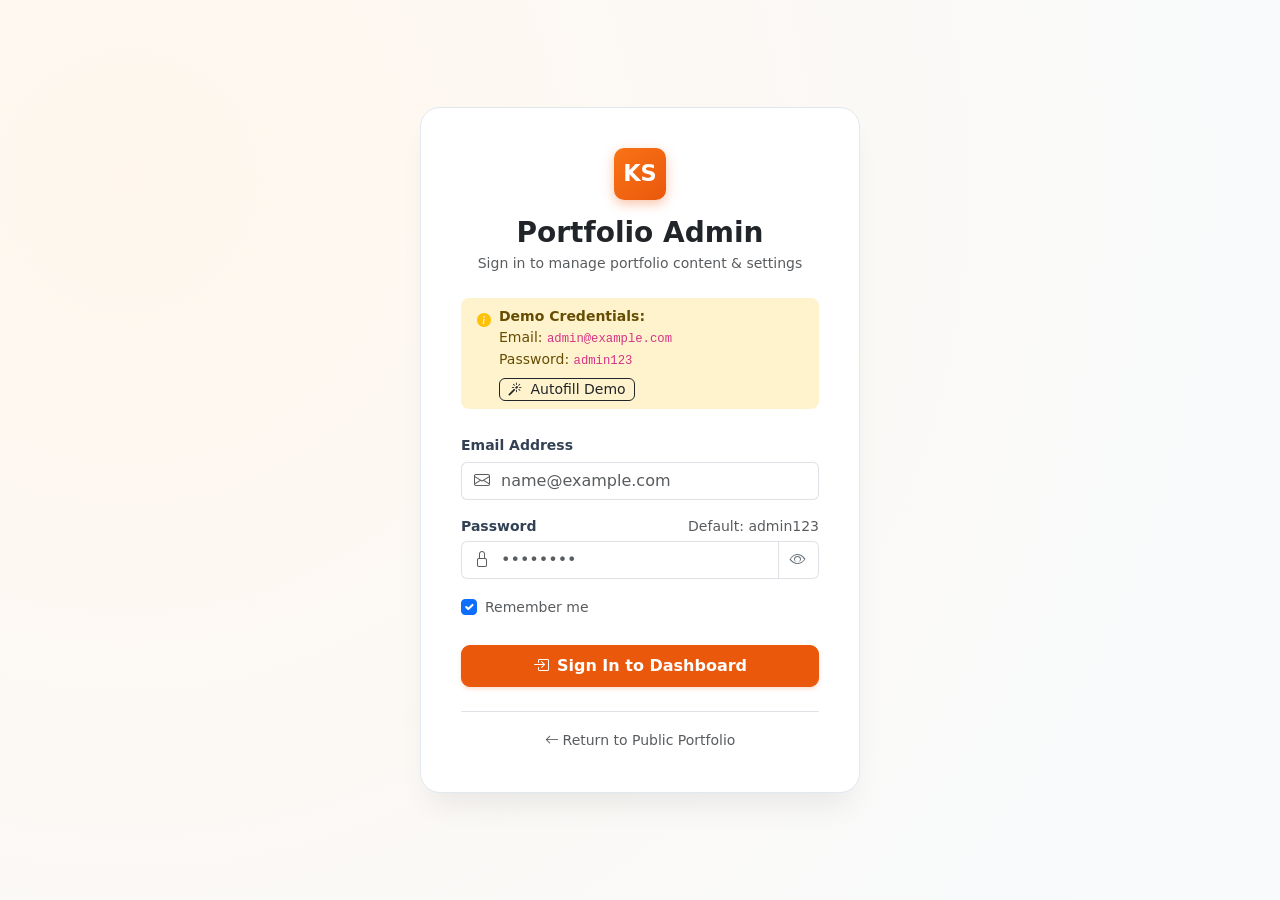
==== admin/index.html @ ca1573a3 "bootstrap" ====
<!DOCTYPE html>
<html lang="en">
<head>
  <meta charset="UTF-8">
  <meta name="viewport" content="width=device-width, initial-scale=1.0">
  <title>Dashboard | Krish Savaliya Portfolio Admin</title>
  <link rel="stylesheet" href="../bootstrap/css/bootstrap.min.css">
  <link rel="stylesheet" href="https://cdn.jsdelivr.net/npm/bootstrap-icons@1.11.3/font/bootstrap-icons.min.css">
  <link rel="stylesheet" href="../assets/css/admin.css">
</head>
<body class="admin-body">
  <div class="admin-wrapper">
    
    <!-- Sidebar -->
    <aside class="admin-sidebar">
      <div class="sidebar-brand">
        <div class="brand-badge">KS</div>
        <div class="brand-info">
          <h6 class="brand-title">Krish Savaliya</h6>
          <p class="brand-subtitle">Portfolio CMS</p>
        </div>
      </div>
      <div class="sidebar-nav">
        <div class="nav-section-title">Overview</div>
        <a href="index.html" class="sidebar-link active" data-page="dashboard">
          <i class="bi bi-grid-fill"></i>
          <span>Dashboard</span>
        </a>
        
        <div class="nav-section-title">Content Sections</div>
        <a href="profile.html" class="sidebar-link" data-page="profile">
          <i class="bi bi-person-bounding-box"></i>
          <span>Hero &amp; About</span>
        </a>
        <a href="skills.html" class="sidebar-link" data-page="skills">
          <i class="bi bi-tools"></i>
          <span>Skills &amp; Tech</span>
        </a>
        <a href="projects.html" class="sidebar-link" data-page="projects">
          <i class="bi bi-folder-fill"></i>
          <span>Projects</span>
        </a>
        <a href="experience.html" class="sidebar-link" data-page="experience">
          <i class="bi bi-briefcase-fill"></i>
          <span>Experience</span>
        </a>
        <a href="certifications.html" class="sidebar-link" data-page="certifications">
          <i class="bi bi-patch-check-fill"></i>
          <span>Certifications</span>
        </a>
        <a href="testimonials.html" class="sidebar-link" data-page="testimonials">
          <i class="bi bi-chat-quote-fill"></i>
          <span>Testimonials</span>
        </a>

        <div class="nav-section-title">Communication &amp; Files</div>
        <a href="messages.html" class="sidebar-link" data-page="messages">
          <i class="bi bi-envelope-fill"></i>
          <span>Messages</span>
          <span class="badge bg-danger rounded-pill ms-auto badge-messages-count d-none">0</span>
        </a>
        <a href="resume.html" class="sidebar-link" data-page="resume">
          <i class="bi bi-file-earmark-pdf-fill"></i>
          <span>Resume</span>
        </a>

        <div class="nav-section-title">Configuration</div>
        <a href="settings.html" class="sidebar-link" data-page="settings">
          <i class="bi bi-gear-fill"></i>
          <span>Site Settings</span>
        </a>
      </div>
      <div class="sidebar-footer">
        <a href="../index.html" target="_blank" class="btn btn-outline-light w-100 btn-sm d-flex align-items-center justify-content-center gap-2 py-2">
          <i class="bi bi-box-arrow-up-right"></i>
          <span>View Live Site</span>
        </a>
      </div>
    </aside>

    <!-- Main Container -->
    <div class="admin-main">
      <!-- Topbar -->
      <header class="admin-topbar">
        <div class="topbar-left">
          <button class="btn btn-icon d-lg-none" id="sidebarToggleBtn" aria-label="Toggle Navigation">
            <i class="bi bi-list fs-5"></i>
          </button>
          <h1 class="topbar-title">Dashboard Overview</h1>
        </div>
        <div class="topbar-right">
          <a href="messages.html" class="btn-icon text-decoration-none" title="Messages">
            <i class="bi bi-bell"></i>
            <span class="badge-dot-notification d-none" id="topbarMessageDot"></span>
          </a>
          <div class="dropdown">
            <a href="#" class="user-avatar-pill dropdown-toggle text-decoration-none" data-bs-toggle="dropdown" aria-expanded="false">
              <div class="user-avatar-img">KS</div>
              <span class="user-avatar-name" id="adminUserName">Krish Savaliya</span>
            </a>
            <ul class="dropdown-menu dropdown-menu-end shadow border-0 rounded-3 mt-2">
              <li class="px-3 py-2 border-bottom">
                <p class="mb-0 fw-bold small">Krish Savaliya</p>
                <p class="mb-0 text-muted small">Super Admin</p>
              </li>
              <li><a class="dropdown-item py-2 small" href="settings.html"><i class="bi bi-gear me-2"></i> Settings</a></li>
              <li><a class="dropdown-item py-2 small" href="../index.html" target="_blank"><i class="bi bi-box-arrow-up-right me-2"></i> View Live Site</a></li>
              <li><hr class="dropdown-divider my-1"></li>
              <li><a class="dropdown-item py-2 small text-danger" href="#" id="adminLogoutBtn"><i class="bi bi-box-arrow-right me-2"></i> Sign Out</a></li>
            </ul>
          </div>
        </div>
      </header>

      <!-- Page Content -->
      <main class="admin-content">
        <!-- Welcome Banner -->
        <div class="card-custom p-4 mb-4 border-0" style="background: linear-gradient(135deg, #fff7ed 0%, #ffedd5 100%);">
          <div class="d-flex flex-column flex-md-row align-items-md-center justify-content-between gap-3">
            <div>
              <h4 class="fw-bold text-dark mb-1">Welcome back, Krish! 👋</h4>
              <p class="text-muted mb-0">Manage all portfolio projects, skill tags, experience, and contact inquiries in one place.</p>
            </div>
            <div class="d-flex gap-2">
              <a href="../index.html" target="_blank" class="btn btn-outline-dark btn-sm rounded-pill px-3 py-2">
                <i class="bi bi-eye me-1"></i> Preview Portfolio
              </a>
              <a href="projects.html" class="btn btn-admin-primary btn-sm rounded-pill px-3 py-2">
                <i class="bi bi-plus-lg me-1"></i> New Project
              </a>
            </div>
          </div>
        </div>

        <!-- Metric Stat Cards Grid -->
        <div class="row g-3 mb-4">
          <div class="col-sm-6 col-xl-3">
            <div class="stat-card">
              <div>
                <div class="stat-label">Projects</div>
                <h3 class="stat-value" id="statProjects">0</h3>
                <small class="text-muted"><a href="projects.html" class="text-decoration-none text-muted">Manage items &rarr;</a></small>
              </div>
              <div class="stat-icon-wrapper stat-icon-orange">
                <i class="bi bi-folder2-open"></i>
              </div>
            </div>
          </div>

          <div class="col-sm-6 col-xl-3">
            <div class="stat-card">
              <div>
                <div class="stat-label">Skills &amp; Tech</div>
                <h3 class="stat-value" id="statSkills">0</h3>
                <small class="text-muted"><span id="statSkillCategories">0</span> categories</small>
              </div>
              <div class="stat-icon-wrapper stat-icon-blue">
                <i class="bi bi-tools"></i>
              </div>
            </div>
          </div>

          <div class="col-sm-6 col-xl-3">
            <div class="stat-card">
              <div>
                <div class="stat-label">Experience</div>
                <h3 class="stat-value" id="statExperience">0</h3>
                <small class="text-muted"><a href="experience.html" class="text-decoration-none text-muted">View timeline &rarr;</a></small>
              </div>
              <div class="stat-icon-wrapper stat-icon-purple">
                <i class="bi bi-briefcase"></i>
              </div>
            </div>
          </div>

          <div class="col-sm-6 col-xl-3">
            <div class="stat-card">
              <div>
                <div class="stat-label">Inquiries</div>
                <h3 class="stat-value" id="statMessages">0</h3>
                <small class="text-danger fw-bold"><span id="statUnreadMessages">0</span> unread</small>
              </div>
              <div class="stat-icon-wrapper stat-icon-rose">
                <i class="bi bi-envelope"></i>
              </div>
            </div>
          </div>
        </div>

        <div class="row g-3 mb-4">
          <div class="col-sm-6 col-xl-3">
            <div class="stat-card">
              <div>
                <div class="stat-label">Certifications</div>
                <h3 class="stat-value" id="statCertifications">0</h3>
                <small class="text-muted"><a href="certifications.html" class="text-decoration-none text-muted">View credentials &rarr;</a></small>
              </div>
              <div class="stat-icon-wrapper stat-icon-green">
                <i class="bi bi-patch-check"></i>
              </div>
            </div>
          </div>

          <div class="col-sm-6 col-xl-3">
            <div class="stat-card">
              <div>
                <div class="stat-label">Testimonials</div>
                <h3 class="stat-value" id="statTestimonials">0</h3>
                <small class="text-muted"><a href="testimonials.html" class="text-decoration-none text-muted">Manage quotes &rarr;</a></small>
              </div>
              <div class="stat-icon-wrapper stat-icon-amber">
                <i class="bi bi-chat-heart"></i>
              </div>
            </div>
          </div>

          <div class="col-sm-6 col-xl-6">
            <div class="stat-card d-flex flex-column align-items-start justify-content-center p-3">
              <div class="w-100 d-flex justify-content-between align-items-center mb-2">
                <span class="stat-label mb-0">Quick Section Controls</span>
                <a href="settings.html" class="small text-muted text-decoration-none">All Settings &rarr;</a>
              </div>
              <div class="d-flex flex-wrap gap-2 w-100" id="quickSectionBadges">
                <!-- Dynamically populated -->
              </div>
            </div>
          </div>
        </div>

        <!-- Main Content 2-Column Section -->
        <div class="row g-4">
          <!-- Recent Projects -->
          <div class="col-lg-7">
            <div class="card-custom">
              <div class="card-header-custom">
                <h2 class="card-title-custom">
                  <i class="bi bi-folder-check text-primary"></i>
                  <span>Recent Projects</span>
                </h2>
                <a href="projects.html" class="btn btn-sm btn-outline-secondary">View All</a>
              </div>
              <div class="card-body-custom p-0">
                <div class="table-responsive">
                  <table class="table table-admin mb-0">
                    <thead>
                      <tr>
                        <th>Project</th>
                        <th>Tech Stack</th>
                        <th>Status</th>
                        <th class="text-end">Action</th>
                      </tr>
                    </thead>
                    <tbody id="recentProjectsTableBody">
                      <!-- Rendered via JS -->
                    </tbody>
                  </table>
                </div>
              </div>
            </div>
          </div>

          <!-- Recent Inquiries -->
          <div class="col-lg-5">
            <div class="card-custom">
              <div class="card-header-custom">
                <h2 class="card-title-custom">
                  <i class="bi bi-chat-left-dots text-danger"></i>
                  <span>Recent Messages</span>
                </h2>
                <a href="messages.html" class="btn btn-sm btn-outline-secondary">Inbox</a>
              </div>
              <div class="card-body-custom p-3" id="recentMessagesContainer">
                <!-- Rendered via JS -->
              </div>
            </div>
          </div>
        </div>
      </main>
    </div>
  </div>

  <script src="../bootstrap/js/bootstrap.bundle.min.js"></script>
  <script src="../assets/js/portfolio-data.js"></script>
  <script src="../assets/js/portfolio-store.js"></script>
  <script src="../assets/js/admin.js"></script>
  <script>
    document.addEventListener("DOMContentLoaded", () => {
      AdminUI.init("dashboard");

      renderDashboardStats();
      renderRecentProjects();
      renderRecentMessages();
      renderSectionBadges();

      function renderDashboardStats() {
        const stats = PortfolioStore.getDashboardStats();
        document.getElementById("statProjects").textContent = stats.projectsCount;
        document.getElementById("statSkills").textContent = stats.totalSkillsCount;
        document.getElementById("statSkillCategories").textContent = stats.skillCategoriesCount;
        document.getElementById("statExperience").textContent = stats.experienceCount;
        document.getElementById("statCertifications").textContent = stats.certificationsCount;
        document.getElementById("statTestimonials").textContent = stats.testimonialsCount;
        document.getElementById("statMessages").textContent = stats.messagesCount;
        document.getElementById("statUnreadMessages").textContent = stats.unreadMessagesCount;
      }

      function renderRecentProjects() {
        const tbody = document.getElementById("recentProjectsTableBody");
        const projects = PortfolioStore.getProjects().slice(0, 4);

        if (projects.length === 0) {
          tbody.innerHTML = `<tr><td colspan="4" class="text-center py-4 text-muted">No projects found. <a href="projects.html">Add one</a></td></tr>`;
          return;
        }

        tbody.innerHTML = projects.map(p => {
          const statusBadge = p.status === "Completed" 
            ? '<span class="badge-status badge-status-completed">Completed</span>'
            : '<span class="badge-status badge-status-ongoing">Ongoing</span>';

          const techTags = (p.tech || []).slice(0, 2).map(t => 
            `<span class="badge bg-light text-dark border me-1">${t}</span>`
          ).join("");

          return `
            <tr>
              <td>
                <div class="d-flex align-items-center gap-2">
                  <div class="rounded-2 bg-light d-flex align-items-center justify-content-center text-muted border" style="width: 38px; height: 38px;">
                    <i class="bi bi-image"></i>
                  </div>
                  <div>
                    <div class="fw-bold">${p.title}</div>
                    <small class="text-muted text-truncate d-block" style="max-width: 180px;">${p.shortDesc || ""}</small>
                  </div>
                </div>
              </td>
              <td>${techTags}</td>
              <td>${statusBadge}</td>
              <td class="text-end">
                <a href="projects.html" class="btn btn-sm btn-outline-dark rounded-pill px-2 py-1">
                  <i class="bi bi-pencil"></i>
                </a>
              </td>
            </tr>
          `;
        }).join("");
      }

      function renderRecentMessages() {
        const container = document.getElementById("recentMessagesContainer");
        const messages = PortfolioStore.getMessages().slice(0, 4);

        if (messages.length === 0) {
          container.innerHTML = `<div class="text-center py-4 text-muted small">No contact messages yet.</div>`;
          return;
        }

        container.innerHTML = messages.map(m => {
          const isNew = m.status === "new";
          return `
            <div class="p-3 mb-2 rounded-3 border ${isNew ? 'bg-light border-warning-subtle' : 'bg-white'}">
              <div class="d-flex justify-content-between align-items-start mb-1">
                <div>
                  <span class="fw-bold small text-dark">${m.name}</span>
                  ${isNew ? '<span class="badge bg-danger ms-1" style="font-size: 0.65rem;">NEW</span>' : ''}
                </div>
                <small class="text-muted" style="font-size: 0.75rem;">${m.date}</small>
              </div>
              <div class="small fw-semibold text-truncate text-secondary mb-1">${m.subject}</div>
              <p class="small text-muted mb-0 text-truncate">${m.message}</p>
            </div>
          `;
        }).join("");
      }

      function renderSectionBadges() {
        const settings = PortfolioStore.getSettings();
        const sections = settings.sections || {};
        const container = document.getElementById("quickSectionBadges");

        container.innerHTML = Object.entries(sections).map(([key, visible]) => `
          <span class="badge ${visible ? 'bg-success-subtle text-success-emphasis border border-success-subtle' : 'bg-secondary-subtle text-secondary border'} rounded-pill px-2 py-1 small">
            <i class="bi ${visible ? 'bi-check-circle-fill' : 'bi-x-circle'} me-1"></i> ${key.charAt(0).toUpperCase() + key.slice(1)}
          </span>
        `).join("");
      }
    });
  </script>
</body>
</html>
---- assets/css/admin.css ----
/**
 * admin.css
 * Modern, High-End Bootstrap 5 Admin Dashboard Styles
 * Theme: Krish Savaliya Portfolio CMS (Warm Amber / Slate Dark)
 */

:root {
  --admin-primary: #ea580c;
  --admin-primary-hover: #c2410c;
  --admin-primary-soft: #ffedd5;
  --admin-primary-subtle: #fff7ed;
  --admin-sidebar-bg: #0f172a;
  --admin-sidebar-hover: #1e293b;
  --admin-sidebar-active: #ea580c;
  --admin-sidebar-text: #94a3b8;
  --admin-sidebar-text-active: #ffffff;
  --admin-body-bg: #f8fafc;
  --admin-surface: #ffffff;
  --admin-border: #e2e8f0;
  --admin-text-main: #0f172a;
  --admin-text-muted: #64748b;
  --admin-radius: 14px;
  --admin-shadow: 0 1px 3px 0 rgba(0, 0, 0, 0.07), 0 1px 2px -1px rgba(0, 0, 0, 0.07);
  --admin-shadow-hover: 0 10px 15px -3px rgba(0, 0, 0, 0.08), 0 4px 6px -4px rgba(0, 0, 0, 0.04);
}

body.admin-body {
  margin: 0;
  background-color: var(--admin-body-bg);
  color: var(--admin-text-main);
  font-family: -apple-system, BlinkMacSystemFont, "Segoe UI", Roboto, "Helvetica Neue", Arial, sans-serif;
  min-height: 100vh;
  overflow-x: hidden;
}

/* ================= LAYOUT ================= */
.admin-wrapper {
  display: flex;
  min-height: 100vh;
  width: 100%;
}

/* Sidebar */
.admin-sidebar {
  width: 270px;
  background-color: var(--admin-sidebar-bg);
  color: var(--admin-sidebar-text);
  flex-shrink: 0;
  display: flex;
  flex-direction: column;
  transition: all 0.25s cubic-bezier(0.4, 0, 0.2, 1);
  z-index: 1040;
}

.sidebar-brand {
  padding: 1.5rem 1.25rem;
  display: flex;
  align-items: center;
  gap: 0.75rem;
  border-bottom: 1px solid rgba(255, 255, 255, 0.08);
}

.brand-badge {
  width: 38px;
  height: 38px;
  border-radius: 10px;
  background: linear-gradient(135deg, #f97316 0%, #ea580c 100%);
  color: #fff;
  display: flex;
  align-items: center;
  justify-content: center;
  font-weight: 800;
  font-size: 1.15rem;
  box-shadow: 0 4px 12px rgba(234, 88, 12, 0.35);
}

.brand-info .brand-title {
  color: #ffffff;
  font-weight: 700;
  font-size: 1rem;
  letter-spacing: -0.01em;
  margin: 0;
  line-height: 1.2;
}

.brand-info .brand-subtitle {
  color: #64748b;
  font-size: 0.75rem;
  font-weight: 500;
  margin: 0;
}

.sidebar-nav {
  padding: 1rem 0.75rem;
  flex-grow: 1;
  overflow-y: auto;
}

.nav-section-title {
  color: #475569;
  font-size: 0.7rem;
  font-weight: 700;
  text-transform: uppercase;
  letter-spacing: 0.08em;
  padding: 0.75rem 0.75rem 0.35rem;
  margin-top: 0.5rem;
}

.sidebar-link {
  display: flex;
  align-items: center;
  gap: 0.85rem;
  padding: 0.65rem 0.85rem;
  color: var(--admin-sidebar-text);
  text-decoration: none;
  border-radius: 10px;
  font-size: 0.885rem;
  font-weight: 500;
  transition: all 0.2s ease;
  margin-bottom: 0.2rem;
  position: relative;
}

.sidebar-link i {
  font-size: 1.1rem;
  width: 22px;
  text-align: center;
  color: #64748b;
  transition: color 0.2s ease;
}

.sidebar-link:hover {
  background-color: var(--admin-sidebar-hover);
  color: #ffffff;
}

.sidebar-link:hover i {
  color: #f97316;
}

.sidebar-link.active {
  background-color: rgba(234, 88, 12, 0.15);
  color: #ffffff;
  font-weight: 600;
}

.sidebar-link.active i {
  color: #f97316;
}

.sidebar-link.active::before {
  content: "";
  position: absolute;
  left: 0;
  top: 15%;
  bottom: 15%;
  width: 4px;
  border-radius: 0 4px 4px 0;
  background-color: #f97316;
}

.sidebar-footer {
  padding: 1rem;
  border-top: 1px solid rgba(255, 255, 255, 0.08);
}

/* Main Content Area */
.admin-main {
  flex-grow: 1;
  display: flex;
  flex-direction: column;
  min-width: 0;
  background-color: var(--admin-body-bg);
}

/* Topbar */
.admin-topbar {
  height: 68px;
  background-color: var(--admin-surface);
  border-bottom: 1px solid var(--admin-border);
  padding: 0 1.5rem;
  display: flex;
  align-items: center;
  justify-content: space-between;
  position: sticky;
  top: 0;
  z-index: 1020;
}

.topbar-left {
  display: flex;
  align-items: center;
  gap: 1rem;
}

.topbar-title {
  margin: 0;
  font-size: 1.2rem;
  font-weight: 700;
  letter-spacing: -0.02em;
  color: var(--admin-text-main);
}

.topbar-right {
  display: flex;
  align-items: center;
  gap: 0.85rem;
}

.btn-icon {
  width: 38px;
  height: 38px;
  border-radius: 9px;
  display: inline-flex;
  align-items: center;
  justify-content: center;
  border: 1px solid var(--admin-border);
  background: var(--admin-surface);
  color: var(--admin-text-muted);
  cursor: pointer;
  transition: all 0.2s ease;
  position: relative;
}

.btn-icon:hover {
  background-color: #f1f5f9;
  color: var(--admin-text-main);
}

.badge-dot-notification {
  position: absolute;
  top: 6px;
  right: 6px;
  width: 8px;
  height: 8px;
  background-color: #ef4444;
  border-radius: 50%;
}

.user-avatar-pill {
  display: flex;
  align-items: center;
  gap: 0.6rem;
  padding: 0.35rem 0.75rem 0.35rem 0.35rem;
  border: 1px solid var(--admin-border);
  border-radius: 9999px;
  background-color: var(--admin-surface);
  cursor: pointer;
  text-decoration: none;
  color: var(--admin-text-main);
  transition: background-color 0.2s ease;
}

.user-avatar-pill:hover {
  background-color: #f8fafc;
}

.user-avatar-img {
  width: 32px;
  height: 32px;
  border-radius: 50%;
  background: #ea580c;
  color: #ffffff;
  display: flex;
  align-items: center;
  justify-content: center;
  font-weight: 700;
  font-size: 0.85rem;
}

.user-avatar-name {
  font-size: 0.85rem;
  font-weight: 600;
  line-height: 1;
}

/* Page Body Container */
.admin-content {
  padding: 1.75rem;
  flex-grow: 1;
}

/* ================= CARDS & COMPONENTS ================= */
.card-custom {
  background-color: var(--admin-surface);
  border: 1px solid var(--admin-border);
  border-radius: var(--admin-radius);
  box-shadow: var(--admin-shadow);
  transition: transform 0.2s ease, box-shadow 0.2s ease;
  margin-bottom: 1.5rem;
}

.card-header-custom {
  padding: 1.2rem 1.5rem;
  background-color: transparent;
  border-bottom: 1px solid var(--admin-border);
  display: flex;
  align-items: center;
  justify-content: space-between;
}

.card-title-custom {
  font-size: 1.05rem;
  font-weight: 700;
  margin: 0;
  color: var(--admin-text-main);
  display: flex;
  align-items: center;
  gap: 0.5rem;
}

.card-body-custom {
  padding: 1.5rem;
}

/* Stat Cards */
.stat-card {
  border-radius: var(--admin-radius);
  border: 1px solid var(--admin-border);
  background: var(--admin-surface);
  box-shadow: var(--admin-shadow);
  padding: 1.4rem;
  display: flex;
  align-items: center;
  justify-content: space-between;
  transition: transform 0.2s ease, box-shadow 0.2s ease;
  height: 100%;
}

.stat-card:hover {
  transform: translateY(-3px);
  box-shadow: var(--admin-shadow-hover);
}

.stat-icon-wrapper {
  width: 52px;
  height: 52px;
  border-radius: 12px;
  display: flex;
  align-items: center;
  justify-content: center;
  font-size: 1.5rem;
  flex-shrink: 0;
}

.stat-icon-orange {
  background-color: #fff7ed;
  color: #ea580c;
}

.stat-icon-blue {
  background-color: #eff6ff;
  color: #2563eb;
}

.stat-icon-green {
  background-color: #f0fdf4;
  color: #16a34a;
}

.stat-icon-purple {
  background-color: #faf5ff;
  color: #9333ea;
}

.stat-icon-amber {
  background-color: #fffbeb;
  color: #d97706;
}

.stat-icon-rose {
  background-color: #fff1f2;
  color: #e11d48;
}

.stat-label {
  font-size: 0.825rem;
  font-weight: 600;
  text-transform: uppercase;
  letter-spacing: 0.04em;
  color: var(--admin-text-muted);
  margin-bottom: 0.35rem;
}

.stat-value {
  font-size: 1.75rem;
  font-weight: 800;
  color: var(--admin-text-main);
  line-height: 1;
  margin: 0;
}

/* Buttons */
.btn-admin-primary {
  background-color: var(--admin-primary);
  border-color: var(--admin-primary);
  color: #ffffff;
  font-weight: 600;
  border-radius: 9px;
  padding: 0.55rem 1.15rem;
  box-shadow: 0 2px 4px rgba(234, 88, 12, 0.2);
  transition: all 0.2s ease;
}

.btn-admin-primary:hover,
.btn-admin-primary:focus {
  background-color: var(--admin-primary-hover);
  border-color: var(--admin-primary-hover);
  color: #ffffff;
  box-shadow: 0 4px 8px rgba(234, 88, 12, 0.3);
  transform: translateY(-1px);
}

.btn-admin-secondary {
  background-color: #f1f5f9;
  border-color: #e2e8f0;
  color: var(--admin-text-main);
  font-weight: 600;
  border-radius: 9px;
  padding: 0.55rem 1.15rem;
}

.btn-admin-secondary:hover {
  background-color: #e2e8f0;
  color: var(--admin-text-main);
}

/* Form Controls */
.form-control:focus,
.form-select:focus {
  border-color: #ea580c;
  box-shadow: 0 0 0 0.25rem rgba(234, 88, 12, 0.15);
}

.form-label {
  font-size: 0.875rem;
  font-weight: 600;
  color: #334155;
  margin-bottom: 0.4rem;
}

/* Tables */
.table-admin {
  margin-bottom: 0;
}

.table-admin thead th {
  background-color: #f8fafc;
  color: #475569;
  font-size: 0.775rem;
  font-weight: 700;
  text-transform: uppercase;
  letter-spacing: 0.05em;
  padding: 0.9rem 1rem;
  border-bottom: 1px solid var(--admin-border);
}

.table-admin tbody td {
  padding: 1rem;
  vertical-align: middle;
  font-size: 0.885rem;
  border-bottom: 1px solid #f1f5f9;
}

.table-admin tbody tr:hover {
  background-color: #f8fafc;
}

/* Badges */
.badge-status {
  padding: 0.35rem 0.75rem;
  border-radius: 9999px;
  font-size: 0.75rem;
  font-weight: 600;
}

.badge-status-completed {
  background-color: #dcfce7;
  color: #15803d;
}

.badge-status-ongoing {
  background-color: #fef3c7;
  color: #b45309;
}

.badge-status-new {
  background-color: #fee2e2;
  color: #b91c1c;
}

.badge-status-read {
  background-color: #e0e7ff;
  color: #4338ca;
}

.badge-status-replied {
  background-color: #dcfce7;
  color: #15803d;
}

/* Toast Container */
#adminToastContainer {
  position: fixed;
  top: 1.5rem;
  right: 1.5rem;
  z-index: 1090;
  display: flex;
  flex-direction: column;
  gap: 0.75rem;
  pointer-events: none;
}

.admin-toast {
  pointer-events: auto;
  min-width: 320px;
  border-radius: 12px;
  box-shadow: 0 10px 25px -5px rgba(0, 0, 0, 0.15), 0 8px 10px -6px rgba(0, 0, 0, 0.1);
  animation: slideInRight 0.3s cubic-bezier(0.16, 1, 0.3, 1);
}

@keyframes slideInRight {
  from {
    transform: translateX(100%);
    opacity: 0;
  }
  to {
    transform: translateX(0);
    opacity: 1;
  }
}

/* Modals */
.modal-content {
  border-radius: 16px;
  border: 1px solid var(--admin-border);
  box-shadow: 0 25px 50px -12px rgba(0, 0, 0, 0.25);
  overflow: hidden;
}

.modal-header {
  border-bottom: 1px solid var(--admin-border);
  padding: 1.25rem 1.5rem;
  background-color: #fafaf9;
}

.modal-footer {
  border-top: 1px solid var(--admin-border);
  padding: 1rem 1.5rem;
  background-color: #fafaf9;
}

/* Login Page Styling */
.login-body {
  background: radial-gradient(circle at 10% 20%, #fff7ed 0%, #f8fafc 90%);
  min-height: 100vh;
  display: flex;
  align-items: center;
  justify-content: center;
  padding: 1.5rem;
}

.login-card {
  width: 100%;
  max-width: 440px;
  background: #ffffff;
  border: 1px solid var(--admin-border);
  border-radius: 20px;
  box-shadow: 0 20px 30px -10px rgba(0, 0, 0, 0.08);
  padding: 2.5rem;
}

/* Responsive Sidebar Drawer */
@media (max-width: 991.98px) {
  .admin-sidebar {
    position: fixed;
    top: 0;
    bottom: 0;
    left: -270px;
  }

  .admin-sidebar.show-sidebar {
    left: 0;
    box-shadow: 10px 0 25px rgba(0, 0, 0, 0.3);
  }

  .admin-sidebar-backdrop {
    position: fixed;
    top: 0;
    left: 0;
    right: 0;
    bottom: 0;
    background: rgba(15, 23, 42, 0.6);
    backdrop-filter: blur(2px);
    z-index: 1030;
    display: none;
  }

  .admin-sidebar-backdrop.show {
    display: block;
  }
}
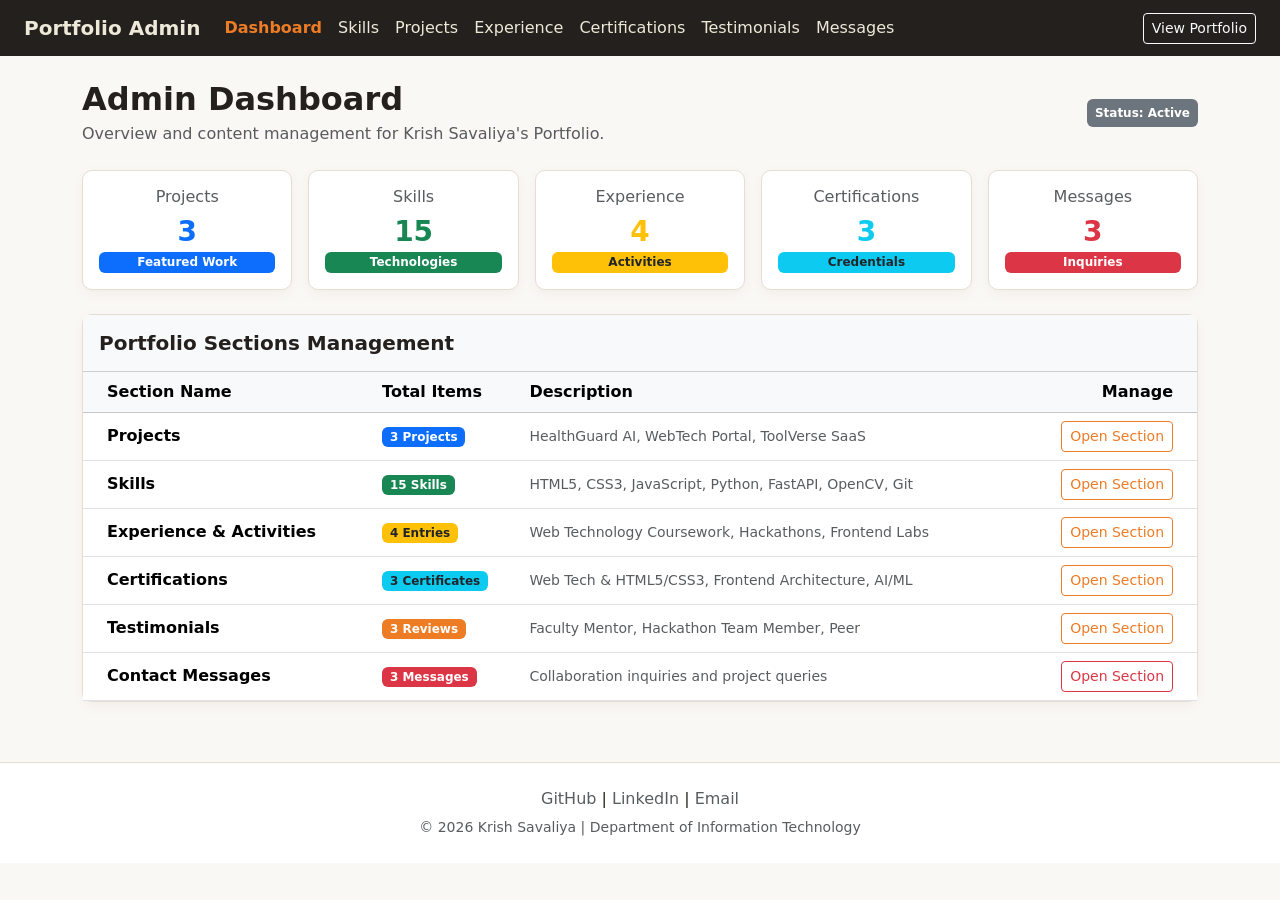
==== commit 662bc327: "Bootstrap and js in admin page" ====
--- a/admin/index.html
+++ b/admin/index.html
@@ -1,391 +1,248 @@
-<!DOCTYPE html>
+<!doctype html>
 <html lang="en">
-<head>
-  <meta charset="UTF-8">
-  <meta name="viewport" content="width=device-width, initial-scale=1.0">
-  <title>Dashboard | Krish Savaliya Portfolio Admin</title>
-  <link rel="stylesheet" href="../bootstrap/css/bootstrap.min.css">
-  <link rel="stylesheet" href="https://cdn.jsdelivr.net/npm/bootstrap-icons@1.11.3/font/bootstrap-icons.min.css">
-  <link rel="stylesheet" href="../assets/css/admin.css">
-</head>
-<body class="admin-body">
-  <div class="admin-wrapper">
-    
-    <!-- Sidebar -->
-    <aside class="admin-sidebar">
-      <div class="sidebar-brand">
-        <div class="brand-badge">KS</div>
-        <div class="brand-info">
-          <h6 class="brand-title">Krish Savaliya</h6>
-          <p class="brand-subtitle">Portfolio CMS</p>
-        </div>
-      </div>
-      <div class="sidebar-nav">
-        <div class="nav-section-title">Overview</div>
-        <a href="index.html" class="sidebar-link active" data-page="dashboard">
-          <i class="bi bi-grid-fill"></i>
-          <span>Dashboard</span>
-        </a>
-        
-        <div class="nav-section-title">Content Sections</div>
-        <a href="profile.html" class="sidebar-link" data-page="profile">
-          <i class="bi bi-person-bounding-box"></i>
-          <span>Hero &amp; About</span>
-        </a>
-        <a href="skills.html" class="sidebar-link" data-page="skills">
-          <i class="bi bi-tools"></i>
-          <span>Skills &amp; Tech</span>
-        </a>
-        <a href="projects.html" class="sidebar-link" data-page="projects">
-          <i class="bi bi-folder-fill"></i>
-          <span>Projects</span>
-        </a>
-        <a href="experience.html" class="sidebar-link" data-page="experience">
-          <i class="bi bi-briefcase-fill"></i>
-          <span>Experience</span>
-        </a>
-        <a href="certifications.html" class="sidebar-link" data-page="certifications">
-          <i class="bi bi-patch-check-fill"></i>
-          <span>Certifications</span>
-        </a>
-        <a href="testimonials.html" class="sidebar-link" data-page="testimonials">
-          <i class="bi bi-chat-quote-fill"></i>
-          <span>Testimonials</span>
-        </a>
-
-        <div class="nav-section-title">Communication &amp; Files</div>
-        <a href="messages.html" class="sidebar-link" data-page="messages">
-          <i class="bi bi-envelope-fill"></i>
-          <span>Messages</span>
-          <span class="badge bg-danger rounded-pill ms-auto badge-messages-count d-none">0</span>
-        </a>
-        <a href="resume.html" class="sidebar-link" data-page="resume">
-          <i class="bi bi-file-earmark-pdf-fill"></i>
-          <span>Resume</span>
-        </a>
-
-        <div class="nav-section-title">Configuration</div>
-        <a href="settings.html" class="sidebar-link" data-page="settings">
-          <i class="bi bi-gear-fill"></i>
-          <span>Site Settings</span>
-        </a>
-      </div>
-      <div class="sidebar-footer">
-        <a href="../index.html" target="_blank" class="btn btn-outline-light w-100 btn-sm d-flex align-items-center justify-content-center gap-2 py-2">
-          <i class="bi bi-box-arrow-up-right"></i>
-          <span>View Live Site</span>
-        </a>
-      </div>
-    </aside>
-
-    <!-- Main Container -->
-    <div class="admin-main">
-      <!-- Topbar -->
-      <header class="admin-topbar">
-        <div class="topbar-left">
-          <button class="btn btn-icon d-lg-none" id="sidebarToggleBtn" aria-label="Toggle Navigation">
-            <i class="bi bi-list fs-5"></i>
-          </button>
-          <h1 class="topbar-title">Dashboard Overview</h1>
-        </div>
-        <div class="topbar-right">
-          <a href="messages.html" class="btn-icon text-decoration-none" title="Messages">
-            <i class="bi bi-bell"></i>
-            <span class="badge-dot-notification d-none" id="topbarMessageDot"></span>
-          </a>
-          <div class="dropdown">
-            <a href="#" class="user-avatar-pill dropdown-toggle text-decoration-none" data-bs-toggle="dropdown" aria-expanded="false">
-              <div class="user-avatar-img">KS</div>
-              <span class="user-avatar-name" id="adminUserName">Krish Savaliya</span>
+  <head>
+    <meta charset="UTF-8" />
+    <meta name="viewport" content="width=device-width, initial-scale=1.0" />
+    <title>Admin Dashboard - Portfolio Admin</title>
+    <!-- Bootstrap 5 CSS -->
+    <link rel="stylesheet" href="../bootstrap/css/bootstrap.css" />
+    <style>
+      body {
+        background-color: #faf8f5;
+        font-family: "Segoe UI", system-ui, -apple-system, sans-serif;
+        color: #24201d;
+      }
+      .admin-nav {
+        background-color: #24201d !important;
+      }
+      .admin-nav .navbar-brand,
+      .admin-nav .nav-link {
+        color: #ede8d8 !important;
+      }
+      .admin-nav .nav-link:hover,
+      .admin-nav .nav-link.active {
+        color: #ed7c25 !important;
+        font-weight: 600;
+      }
+      .admin-card {
+        border-radius: 10px;
+        border: 1px solid #e7ddd3;
+        background-color: #ffffff;
+        box-shadow: 0 4px 12px rgba(76, 48, 25, 0.05);
+      }
+      .footer-admin {
+        margin-top: 60px;
+        padding: 24px 0;
+        background-color: #ffffff;
+        border-top: 1px solid #e7ddd3;
+      }
+      .btn-primary {
+        background-color: #ed7c25;
+        border-color: #ed7c25;
+      }
+      .btn-primary:hover {
+        background-color: #bd5712;
+        border-color: #bd5712;
+      }
+      .btn-outline-primary {
+        color: #ed7c25;
+        border-color: #ed7c25;
+      }
+      .btn-outline-primary:hover {
+        background-color: #ed7c25;
+        border-color: #ed7c25;
+        color: #ffffff;
+      }
+      .badge-orange {
+        background-color: #ed7c25;
+        color: #ffffff;
+      }
+    </style>
+  </head>
+  <body>
+    <!-- ===================== ADMIN NAVBAR ===================== -->
+    <nav class="navbar navbar-expand-lg admin-nav sticky-top">
+      <div class="container-fluid px-4">
+        <a class="navbar-brand fw-bold" href="index.html">Portfolio Admin</a>
+        <button
+          class="navbar-toggler bg-light"
+          type="button"
+          data-bs-toggle="collapse"
+          data-bs-target="#adminNavbar"
+          aria-controls="adminNavbar"
+          aria-expanded="false"
+          aria-label="Toggle navigation"
+        >
+          <span class="navbar-toggler-icon"></span>
+        </button>
+        <div class="collapse navbar-collapse" id="adminNavbar">
+          <ul class="navbar-nav me-auto mb-2 mb-lg-0">
+            <li class="nav-item">
+              <a class="nav-link active" aria-current="page" href="index.html">Dashboard</a>
+            </li>
+            <li class="nav-item">
+              <a class="nav-link" href="skills.html">Skills</a>
+            </li>
+            <li class="nav-item">
+              <a class="nav-link" href="projects.html">Projects</a>
+            </li>
+            <li class="nav-item">
+              <a class="nav-link" href="experience.html">Experience</a>
+            </li>
+            <li class="nav-item">
+              <a class="nav-link" href="certifications.html">Certifications</a>
+            </li>
+            <li class="nav-item">
+              <a class="nav-link" href="testimonials.html">Testimonials</a>
+            </li>
+            <li class="nav-item">
+              <a class="nav-link" href="contact.html">Messages</a>
+            </li>
+          </ul>
+          <div class="d-flex align-items-center gap-2">
+            <a href="../index.html" target="_blank" class="btn btn-outline-light btn-sm">
+              View Portfolio
             </a>
-            <ul class="dropdown-menu dropdown-menu-end shadow border-0 rounded-3 mt-2">
-              <li class="px-3 py-2 border-bottom">
-                <p class="mb-0 fw-bold small">Krish Savaliya</p>
-                <p class="mb-0 text-muted small">Super Admin</p>
-              </li>
-              <li><a class="dropdown-item py-2 small" href="settings.html"><i class="bi bi-gear me-2"></i> Settings</a></li>
-              <li><a class="dropdown-item py-2 small" href="../index.html" target="_blank"><i class="bi bi-box-arrow-up-right me-2"></i> View Live Site</a></li>
-              <li><hr class="dropdown-divider my-1"></li>
-              <li><a class="dropdown-item py-2 small text-danger" href="#" id="adminLogoutBtn"><i class="bi bi-box-arrow-right me-2"></i> Sign Out</a></li>
-            </ul>
-          </div>
-        </div>
-      </header>
-
-      <!-- Page Content -->
-      <main class="admin-content">
-        <!-- Welcome Banner -->
-        <div class="card-custom p-4 mb-4 border-0" style="background: linear-gradient(135deg, #fff7ed 0%, #ffedd5 100%);">
-          <div class="d-flex flex-column flex-md-row align-items-md-center justify-content-between gap-3">
-            <div>
-              <h4 class="fw-bold text-dark mb-1">Welcome back, Krish! 👋</h4>
-              <p class="text-muted mb-0">Manage all portfolio projects, skill tags, experience, and contact inquiries in one place.</p>
-            </div>
-            <div class="d-flex gap-2">
-              <a href="../index.html" target="_blank" class="btn btn-outline-dark btn-sm rounded-pill px-3 py-2">
-                <i class="bi bi-eye me-1"></i> Preview Portfolio
-              </a>
-              <a href="projects.html" class="btn btn-admin-primary btn-sm rounded-pill px-3 py-2">
-                <i class="bi bi-plus-lg me-1"></i> New Project
-              </a>
-            </div>
-          </div>
-        </div>
-
-        <!-- Metric Stat Cards Grid -->
-        <div class="row g-3 mb-4">
-          <div class="col-sm-6 col-xl-3">
-            <div class="stat-card">
-              <div>
-                <div class="stat-label">Projects</div>
-                <h3 class="stat-value" id="statProjects">0</h3>
-                <small class="text-muted"><a href="projects.html" class="text-decoration-none text-muted">Manage items &rarr;</a></small>
-              </div>
-              <div class="stat-icon-wrapper stat-icon-orange">
-                <i class="bi bi-folder2-open"></i>
-              </div>
-            </div>
-          </div>
-
-          <div class="col-sm-6 col-xl-3">
-            <div class="stat-card">
-              <div>
-                <div class="stat-label">Skills &amp; Tech</div>
-                <h3 class="stat-value" id="statSkills">0</h3>
-                <small class="text-muted"><span id="statSkillCategories">0</span> categories</small>
-              </div>
-              <div class="stat-icon-wrapper stat-icon-blue">
-                <i class="bi bi-tools"></i>
-              </div>
-            </div>
-          </div>
-
-          <div class="col-sm-6 col-xl-3">
-            <div class="stat-card">
-              <div>
-                <div class="stat-label">Experience</div>
-                <h3 class="stat-value" id="statExperience">0</h3>
-                <small class="text-muted"><a href="experience.html" class="text-decoration-none text-muted">View timeline &rarr;</a></small>
-              </div>
-              <div class="stat-icon-wrapper stat-icon-purple">
-                <i class="bi bi-briefcase"></i>
-              </div>
-            </div>
-          </div>
-
-          <div class="col-sm-6 col-xl-3">
-            <div class="stat-card">
-              <div>
-                <div class="stat-label">Inquiries</div>
-                <h3 class="stat-value" id="statMessages">0</h3>
-                <small class="text-danger fw-bold"><span id="statUnreadMessages">0</span> unread</small>
-              </div>
-              <div class="stat-icon-wrapper stat-icon-rose">
-                <i class="bi bi-envelope"></i>
-              </div>
-            </div>
-          </div>
-        </div>
-
-        <div class="row g-3 mb-4">
-          <div class="col-sm-6 col-xl-3">
-            <div class="stat-card">
-              <div>
-                <div class="stat-label">Certifications</div>
-                <h3 class="stat-value" id="statCertifications">0</h3>
-                <small class="text-muted"><a href="certifications.html" class="text-decoration-none text-muted">View credentials &rarr;</a></small>
-              </div>
-              <div class="stat-icon-wrapper stat-icon-green">
-                <i class="bi bi-patch-check"></i>
-              </div>
-            </div>
-          </div>
-
-          <div class="col-sm-6 col-xl-3">
-            <div class="stat-card">
-              <div>
-                <div class="stat-label">Testimonials</div>
-                <h3 class="stat-value" id="statTestimonials">0</h3>
-                <small class="text-muted"><a href="testimonials.html" class="text-decoration-none text-muted">Manage quotes &rarr;</a></small>
-              </div>
-              <div class="stat-icon-wrapper stat-icon-amber">
-                <i class="bi bi-chat-heart"></i>
-              </div>
-            </div>
-          </div>
-
-          <div class="col-sm-6 col-xl-6">
-            <div class="stat-card d-flex flex-column align-items-start justify-content-center p-3">
-              <div class="w-100 d-flex justify-content-between align-items-center mb-2">
-                <span class="stat-label mb-0">Quick Section Controls</span>
-                <a href="settings.html" class="small text-muted text-decoration-none">All Settings &rarr;</a>
-              </div>
-              <div class="d-flex flex-wrap gap-2 w-100" id="quickSectionBadges">
-                <!-- Dynamically populated -->
-              </div>
-            </div>
-          </div>
-        </div>
-
-        <!-- Main Content 2-Column Section -->
-        <div class="row g-4">
-          <!-- Recent Projects -->
-          <div class="col-lg-7">
-            <div class="card-custom">
-              <div class="card-header-custom">
-                <h2 class="card-title-custom">
-                  <i class="bi bi-folder-check text-primary"></i>
-                  <span>Recent Projects</span>
-                </h2>
-                <a href="projects.html" class="btn btn-sm btn-outline-secondary">View All</a>
-              </div>
-              <div class="card-body-custom p-0">
-                <div class="table-responsive">
-                  <table class="table table-admin mb-0">
-                    <thead>
-                      <tr>
-                        <th>Project</th>
-                        <th>Tech Stack</th>
-                        <th>Status</th>
-                        <th class="text-end">Action</th>
-                      </tr>
-                    </thead>
-                    <tbody id="recentProjectsTableBody">
-                      <!-- Rendered via JS -->
-                    </tbody>
-                  </table>
-                </div>
-              </div>
-            </div>
-          </div>
-
-          <!-- Recent Inquiries -->
-          <div class="col-lg-5">
-            <div class="card-custom">
-              <div class="card-header-custom">
-                <h2 class="card-title-custom">
-                  <i class="bi bi-chat-left-dots text-danger"></i>
-                  <span>Recent Messages</span>
-                </h2>
-                <a href="messages.html" class="btn btn-sm btn-outline-secondary">Inbox</a>
-              </div>
-              <div class="card-body-custom p-3" id="recentMessagesContainer">
-                <!-- Rendered via JS -->
-              </div>
-            </div>
-          </div>
-        </div>
-      </main>
+          </div>
+        </div>
+      </div>
+    </nav>
+
+    <!-- ===================== DASHBOARD CONTENT ===================== -->
+    <div class="container my-4">
+      <div class="d-flex justify-content-between align-items-center mb-4 flex-wrap gap-2">
+        <div>
+          <h2 class="fw-bold mb-1" style="color: #24201d;">Admin Dashboard</h2>
+          <p class="text-muted mb-0">Overview and content management for Krish Savaliya's Portfolio.</p>
+        </div>
+        <span class="badge bg-secondary p-2">Status: Active</span>
+      </div>
+
+      <!-- Stats Counters Grid -->
+      <div class="row g-3 mb-4">
+        <div class="col-md">
+          <div class="card admin-card text-center p-3">
+            <h6 class="text-muted mb-2">Projects</h6>
+            <h3 class="fw-bold text-primary mb-1">3</h3>
+            <span class="badge bg-primary">Featured Work</span>
+          </div>
+        </div>
+        <div class="col-md">
+          <div class="card admin-card text-center p-3">
+            <h6 class="text-muted mb-2">Skills</h6>
+            <h3 class="fw-bold text-success mb-1">15</h3>
+            <span class="badge bg-success">Technologies</span>
+          </div>
+        </div>
+        <div class="col-md">
+          <div class="card admin-card text-center p-3">
+            <h6 class="text-muted mb-2">Experience</h6>
+            <h3 class="fw-bold text-warning mb-1">4</h3>
+            <span class="badge bg-warning text-dark">Activities</span>
+          </div>
+        </div>
+        <div class="col-md">
+          <div class="card admin-card text-center p-3">
+            <h6 class="text-muted mb-2">Certifications</h6>
+            <h3 class="fw-bold text-info mb-1">3</h3>
+            <span class="badge bg-info text-dark">Credentials</span>
+          </div>
+        </div>
+        <div class="col-md">
+          <div class="card admin-card text-center p-3">
+            <h6 class="text-muted mb-2">Messages</h6>
+            <h3 class="fw-bold text-danger mb-1">3</h3>
+            <span class="badge bg-danger">Inquiries</span>
+          </div>
+        </div>
+      </div>
+
+      <!-- Portfolio Sections Table -->
+      <div class="card admin-card mb-4">
+        <div class="card-header bg-light py-3">
+          <h5 class="fw-bold mb-0" style="color: #24201d;">Portfolio Sections Management</h5>
+        </div>
+        <div class="card-body p-0">
+          <div class="table-responsive">
+            <table class="table table-hover align-middle mb-0">
+              <thead class="table-light">
+                <tr>
+                  <th scope="col" class="ps-4">Section Name</th>
+                  <th scope="col">Total Items</th>
+                  <th scope="col">Description</th>
+                  <th scope="col" class="text-end pe-4">Manage</th>
+                </tr>
+              </thead>
+              <tbody>
+                <tr>
+                  <td class="ps-4"><strong>Projects</strong></td>
+                  <td><span class="badge bg-primary">3 Projects</span></td>
+                  <td class="text-muted small">HealthGuard AI, WebTech Portal, ToolVerse SaaS</td>
+                  <td class="text-end pe-4">
+                    <a href="projects.html" class="btn btn-sm btn-outline-primary">Open Section</a>
+                  </td>
+                </tr>
+                <tr>
+                  <td class="ps-4"><strong>Skills</strong></td>
+                  <td><span class="badge bg-success">15 Skills</span></td>
+                  <td class="text-muted small">HTML5, CSS3, JavaScript, Python, FastAPI, OpenCV, Git</td>
+                  <td class="text-end pe-4">
+                    <a href="skills.html" class="btn btn-sm btn-outline-primary">Open Section</a>
+                  </td>
+                </tr>
+                <tr>
+                  <td class="ps-4"><strong>Experience &amp; Activities</strong></td>
+                  <td><span class="badge bg-warning text-dark">4 Entries</span></td>
+                  <td class="text-muted small">Web Technology Coursework, Hackathons, Frontend Labs</td>
+                  <td class="text-end pe-4">
+                    <a href="experience.html" class="btn btn-sm btn-outline-primary">Open Section</a>
+                  </td>
+                </tr>
+                <tr>
+                  <td class="ps-4"><strong>Certifications</strong></td>
+                  <td><span class="badge bg-info text-dark">3 Certificates</span></td>
+                  <td class="text-muted small">Web Tech &amp; HTML5/CSS3, Frontend Architecture, AI/ML</td>
+                  <td class="text-end pe-4">
+                    <a href="certifications.html" class="btn btn-sm btn-outline-primary">Open Section</a>
+                  </td>
+                </tr>
+                <tr>
+                  <td class="ps-4"><strong>Testimonials</strong></td>
+                  <td><span class="badge badge-orange">3 Reviews</span></td>
+                  <td class="text-muted small">Faculty Mentor, Hackathon Team Member, Peer</td>
+                  <td class="text-end pe-4">
+                    <a href="testimonials.html" class="btn btn-sm btn-outline-primary">Open Section</a>
+                  </td>
+                </tr>
+                <tr>
+                  <td class="ps-4"><strong>Contact Messages</strong></td>
+                  <td><span class="badge bg-danger">3 Messages</span></td>
+                  <td class="text-muted small">Collaboration inquiries and project queries</td>
+                  <td class="text-end pe-4">
+                    <a href="contact.html" class="btn btn-sm btn-outline-danger">Open Section</a>
+                  </td>
+                </tr>
+              </tbody>
+            </table>
+          </div>
+        </div>
+      </div>
     </div>
-  </div>
-
-  <script src="../bootstrap/js/bootstrap.bundle.min.js"></script>
-  <script src="../assets/js/portfolio-data.js"></script>
-  <script src="../assets/js/portfolio-store.js"></script>
-  <script src="../assets/js/admin.js"></script>
-  <script>
-    document.addEventListener("DOMContentLoaded", () => {
-      AdminUI.init("dashboard");
-
-      renderDashboardStats();
-      renderRecentProjects();
-      renderRecentMessages();
-      renderSectionBadges();
-
-      function renderDashboardStats() {
-        const stats = PortfolioStore.getDashboardStats();
-        document.getElementById("statProjects").textContent = stats.projectsCount;
-        document.getElementById("statSkills").textContent = stats.totalSkillsCount;
-        document.getElementById("statSkillCategories").textContent = stats.skillCategoriesCount;
-        document.getElementById("statExperience").textContent = stats.experienceCount;
-        document.getElementById("statCertifications").textContent = stats.certificationsCount;
-        document.getElementById("statTestimonials").textContent = stats.testimonialsCount;
-        document.getElementById("statMessages").textContent = stats.messagesCount;
-        document.getElementById("statUnreadMessages").textContent = stats.unreadMessagesCount;
-      }
-
-      function renderRecentProjects() {
-        const tbody = document.getElementById("recentProjectsTableBody");
-        const projects = PortfolioStore.getProjects().slice(0, 4);
-
-        if (projects.length === 0) {
-          tbody.innerHTML = `<tr><td colspan="4" class="text-center py-4 text-muted">No projects found. <a href="projects.html">Add one</a></td></tr>`;
-          return;
-        }
-
-        tbody.innerHTML = projects.map(p => {
-          const statusBadge = p.status === "Completed" 
-            ? '<span class="badge-status badge-status-completed">Completed</span>'
-            : '<span class="badge-status badge-status-ongoing">Ongoing</span>';
-
-          const techTags = (p.tech || []).slice(0, 2).map(t => 
-            `<span class="badge bg-light text-dark border me-1">${t}</span>`
-          ).join("");
-
-          return `
-            <tr>
-              <td>
-                <div class="d-flex align-items-center gap-2">
-                  <div class="rounded-2 bg-light d-flex align-items-center justify-content-center text-muted border" style="width: 38px; height: 38px;">
-                    <i class="bi bi-image"></i>
-                  </div>
-                  <div>
-                    <div class="fw-bold">${p.title}</div>
-                    <small class="text-muted text-truncate d-block" style="max-width: 180px;">${p.shortDesc || ""}</small>
-                  </div>
-                </div>
-              </td>
-              <td>${techTags}</td>
-              <td>${statusBadge}</td>
-              <td class="text-end">
-                <a href="projects.html" class="btn btn-sm btn-outline-dark rounded-pill px-2 py-1">
-                  <i class="bi bi-pencil"></i>
-                </a>
-              </td>
-            </tr>
-          `;
-        }).join("");
-      }
-
-      function renderRecentMessages() {
-        const container = document.getElementById("recentMessagesContainer");
-        const messages = PortfolioStore.getMessages().slice(0, 4);
-
-        if (messages.length === 0) {
-          container.innerHTML = `<div class="text-center py-4 text-muted small">No contact messages yet.</div>`;
-          return;
-        }
-
-        container.innerHTML = messages.map(m => {
-          const isNew = m.status === "new";
-          return `
-            <div class="p-3 mb-2 rounded-3 border ${isNew ? 'bg-light border-warning-subtle' : 'bg-white'}">
-              <div class="d-flex justify-content-between align-items-start mb-1">
-                <div>
-                  <span class="fw-bold small text-dark">${m.name}</span>
-                  ${isNew ? '<span class="badge bg-danger ms-1" style="font-size: 0.65rem;">NEW</span>' : ''}
-                </div>
-                <small class="text-muted" style="font-size: 0.75rem;">${m.date}</small>
-              </div>
-              <div class="small fw-semibold text-truncate text-secondary mb-1">${m.subject}</div>
-              <p class="small text-muted mb-0 text-truncate">${m.message}</p>
-            </div>
-          `;
-        }).join("");
-      }
-
-      function renderSectionBadges() {
-        const settings = PortfolioStore.getSettings();
-        const sections = settings.sections || {};
-        const container = document.getElementById("quickSectionBadges");
-
-        container.innerHTML = Object.entries(sections).map(([key, visible]) => `
-          <span class="badge ${visible ? 'bg-success-subtle text-success-emphasis border border-success-subtle' : 'bg-secondary-subtle text-secondary border'} rounded-pill px-2 py-1 small">
-            <i class="bi ${visible ? 'bi-check-circle-fill' : 'bi-x-circle'} me-1"></i> ${key.charAt(0).toUpperCase() + key.slice(1)}
-          </span>
-        `).join("");
-      }
-    });
-  </script>
-</body>
+
+    <!-- ===================== FOOTER ===================== -->
+    <footer class="footer-admin">
+      <div class="container text-center">
+        <p class="mb-1">
+          <a href="https://github.com/Krish130910" class="text-decoration-none text-muted" target="_blank">GitHub</a> |
+          <a href="https://www.linkedin.com/in/krish-savaliya-5a139a31a/" class="text-decoration-none text-muted" target="_blank">LinkedIn</a> |
+          <a href="mailto:krishsavaliya018@gmail.com" class="text-decoration-none text-muted">Email</a>
+        </p>
+        <small class="text-muted">&copy; 2026 Krish Savaliya | Department of Information Technology</small>
+      </div>
+    </footer>
+
+    <!-- Bootstrap Bundle JS & Admin JS -->
+    <script src="../bootstrap/js/bootstrap.bundle.js"></script>
+    <script src="../js/admin.js"></script>
+  </body>
 </html>
